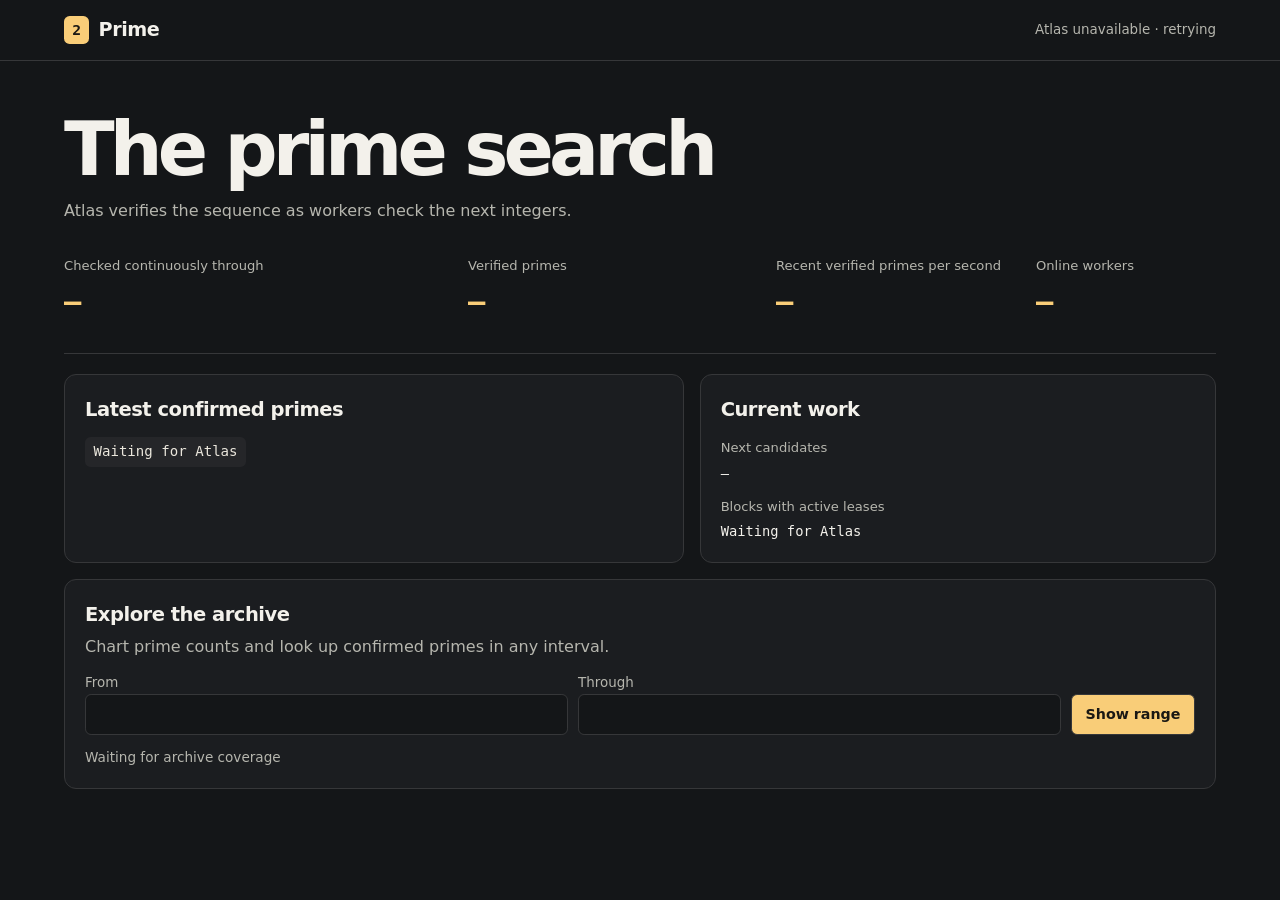
==== index.html @ 41a3641f "Publish the Prime dashboard assets" ====
<!doctype html>
<html lang="en">
<head>
  <meta charset="utf-8">
  <meta name="viewport" content="width=device-width, initial-scale=1">
  <meta name="color-scheme" content="dark">
  <title>Prime — Search progress</title>
  <link rel="stylesheet" href="style.css">
  <script src="app.js" defer></script>
</head>
<body>
  <header class="masthead">
    <a class="brand" href="./"><span aria-hidden="true">2</span> Prime</a>
    <p id="connection" role="status">Connecting to Atlas</p>
  </header>
  <main>
    <section class="overview" aria-labelledby="overview-title">
      <div class="intro">
        <h1 id="overview-title">The prime search</h1>
        <p>Atlas verifies the sequence as workers check the next integers.</p>
      </div>
      <dl class="metrics">
        <div>
          <dt>Checked continuously through</dt>
          <dd id="frontier">—</dd>
        </div>
        <div>
          <dt>Verified primes</dt>
          <dd id="prime-count">—</dd>
        </div>
        <div>
          <dt>Recent verified primes per second</dt>
          <dd id="rate">—</dd>
        </div>
        <div>
          <dt>Online workers</dt>
          <dd id="workers">—</dd>
        </div>
      </dl>
    </section>

    <div class="work-grid">
      <section class="panel" aria-labelledby="confirmed-title">
        <h2 id="confirmed-title">Latest confirmed primes</h2>
        <ul id="confirmed" class="number-list"><li>Waiting for Atlas</li></ul>
      </section>
      <section class="panel" aria-labelledby="work-title">
        <h2 id="work-title">Current work</h2>
        <p class="label">Next candidates</p>
        <p class="range" id="next-range">—</p>
        <p class="label">Blocks with active leases</p>
        <ul id="active-blocks" class="block-list"><li>Waiting for Atlas</li></ul>
      </section>
    </div>

    <section class="panel archive" aria-labelledby="archive-title">
      <div>
        <h2 id="archive-title">Explore the archive</h2>
        <p>Chart prime counts and look up confirmed primes in any interval.</p>
      </div>
      <form id="archive-form">
        <label>From <input id="range-lo" name="lo" type="text" inputmode="numeric" maxlength="20" required></label>
        <label>Through <input id="range-hi" name="hi" type="text" inputmode="numeric" maxlength="20" required></label>
        <button type="submit">Show range</button>
      </form>
      <p class="archive-status" id="archive-status" role="status">Waiting for archive coverage</p>
      <details id="bucket-details" hidden>
        <summary>Prime counts by interval</summary>
        <ol id="bucket-list"></ol>
      </details>
      <div id="chart" class="chart" aria-hidden="true" hidden></div>
      <button type="button" class="secondary" id="more-chart" hidden>Load more chart coverage</button>
      <div id="list-panel" hidden>
        <h3>Archived primes</h3>
        <p id="prime-list-status" role="status"></p>
        <ol id="prime-list" class="number-list"></ol>
        <button type="button" class="secondary" id="more-primes" hidden>Load more primes</button>
      </div>
    </section>
  </main>
</body>
</html>
---- style.css ----
:root {
  color-scheme: dark;
  font: 16px/1.55 system-ui, sans-serif;
  background: #141618;
  color: #f3f1eb;
  --subtle: #b6b6ae;
  --accent: #f9cd78;
  --line: #363739;
  --panel: #1b1d20;
  --mono: ui-monospace, SFMono-Regular, Consolas, monospace;
}
* { box-sizing: border-box; }
[hidden] { display: none !important; }
body { margin: 0; }
h1, h2, h3, p, dl, dd, ol, ul { margin: 0; }
h2 { font-size: 1.22rem; font-weight: 650; letter-spacing: -.025em; }
h3 { font-size: 1.04rem; margin-top: 1.45rem; }
p, dt, label, details { color: var(--subtle); }
.masthead {
  align-items: center;
  border-bottom: 1px solid var(--line);
  display: flex;
  gap: 1rem;
  justify-content: space-between;
  padding: .95rem max(1.25rem, calc((100vw - 72rem) / 2));
}
.brand {
  align-items: center;
  color: inherit;
  display: flex;
  font-size: 1.2rem;
  font-weight: 700;
  gap: .6rem;
  letter-spacing: -.025em;
  text-decoration: none;
}
.brand span {
  background: var(--accent);
  border-radius: .35rem;
  color: #1a1814;
  font: 700 .92rem/1 var(--mono);
  padding: .42rem .52rem;
}
#connection { font-size: .84rem; text-align: right; }
main { margin-inline: auto; max-width: 74.5rem; padding: 3.1rem 1.25rem; }
.overview { border-bottom: 1px solid var(--line); padding-bottom: 2rem; }
.intro { margin-bottom: 2rem; }
.intro h1 {
  font-size: clamp(2.25rem, 5.8vw, 4.9rem);
  font-weight: 690;
  letter-spacing: -.065em;
  line-height: 1.05;
  margin-bottom: .65rem;
}
.metrics { display: grid; gap: 1.25rem; grid-template-columns: 1.6fr 1.2fr 1fr .75fr; }
.metrics dt, .label { font-size: .82rem; }
.metrics dd {
  color: var(--accent);
  font: 600 clamp(1rem, 2.4vw, 1.8rem)/1.35 var(--mono);
  letter-spacing: -.045em;
  margin-top: .35rem;
  overflow-wrap: anywhere;
}
.work-grid { display: grid; gap: 1rem; grid-template-columns: 1.2fr 1fr; margin: 1.25rem 0 1rem; }
.panel { background: var(--panel); border: 1px solid var(--line); border-radius: .75rem; padding: 1.25rem; }
.label { margin-top: .85rem; }
.range, .block-list {
  color: #f3f1eb;
  font: .86rem/1.45 var(--mono);
  list-style: none;
  margin-top: .3rem;
  overflow-wrap: anywhere;
  padding: 0;
}
.block-list li + li { margin-top: .2rem; }
.number-list {
  display: flex;
  flex-wrap: wrap;
  gap: .45rem;
  list-style: none;
  margin-top: .75rem;
  padding: 0;
}
.number-list li {
  background: #252629;
  border-radius: .35rem;
  color: #eae6dc;
  font: .88rem/1.4 var(--mono);
  overflow-wrap: anywhere;
  padding: .34rem .53rem;
}
.archive { display: grid; gap: .8rem; }
.archive > div > p { margin-top: .3rem; }
form { align-items: end; display: flex; flex-wrap: wrap; gap: .65rem; }
label { flex: 1 1 12rem; font-size: .84rem; }
input, button { border: 1px solid var(--line); border-radius: .38rem; font: inherit; min-height: 2.55rem; }
input { background: #141618; color: inherit; display: block; font-family: var(--mono); padding: .37rem .6rem; width: 100%; }
button { background: var(--accent); color: #1a1814; cursor: pointer; font-size: .89rem; font-weight: 650; padding: .4rem .85rem; }
button:hover { filter: brightness(1.1); }
button:disabled { cursor: wait; opacity: .65; }
button.secondary { background: transparent; color: var(--accent); justify-self: start; margin-top: .25rem; }
:focus-visible { outline: 2px solid var(--accent); outline-offset: 3px; }
.archive-status, #prime-list-status { font-size: .85rem; }
.chart {
  align-items: end;
  border-bottom: 1px solid #84827b;
  display: grid;
  gap: .2rem;
  grid-auto-columns: minmax(0, 1fr);
  grid-auto-flow: column;
  height: 10rem;
  padding-inline: .15rem;
}
.chart div { background: var(--accent); border-radius: .15rem .15rem 0 0; min-height: 1px; }
.chart div[data-covered="0"] { background: #77746d; }
details summary { cursor: pointer; font-size: .85rem; }
details ol { columns: 2; font-size: .82rem; margin-top: .4rem; padding-left: 1.5rem; }
details li { break-inside: avoid; overflow-wrap: anywhere; }
@media (max-width: 760px) {
  main { padding-top: 2rem; }
  .metrics { grid-template-columns: 1fr 1fr; }
  .work-grid { grid-template-columns: 1fr; }
}
@media (max-width: 470px) {
  details ol { columns: auto; }
}
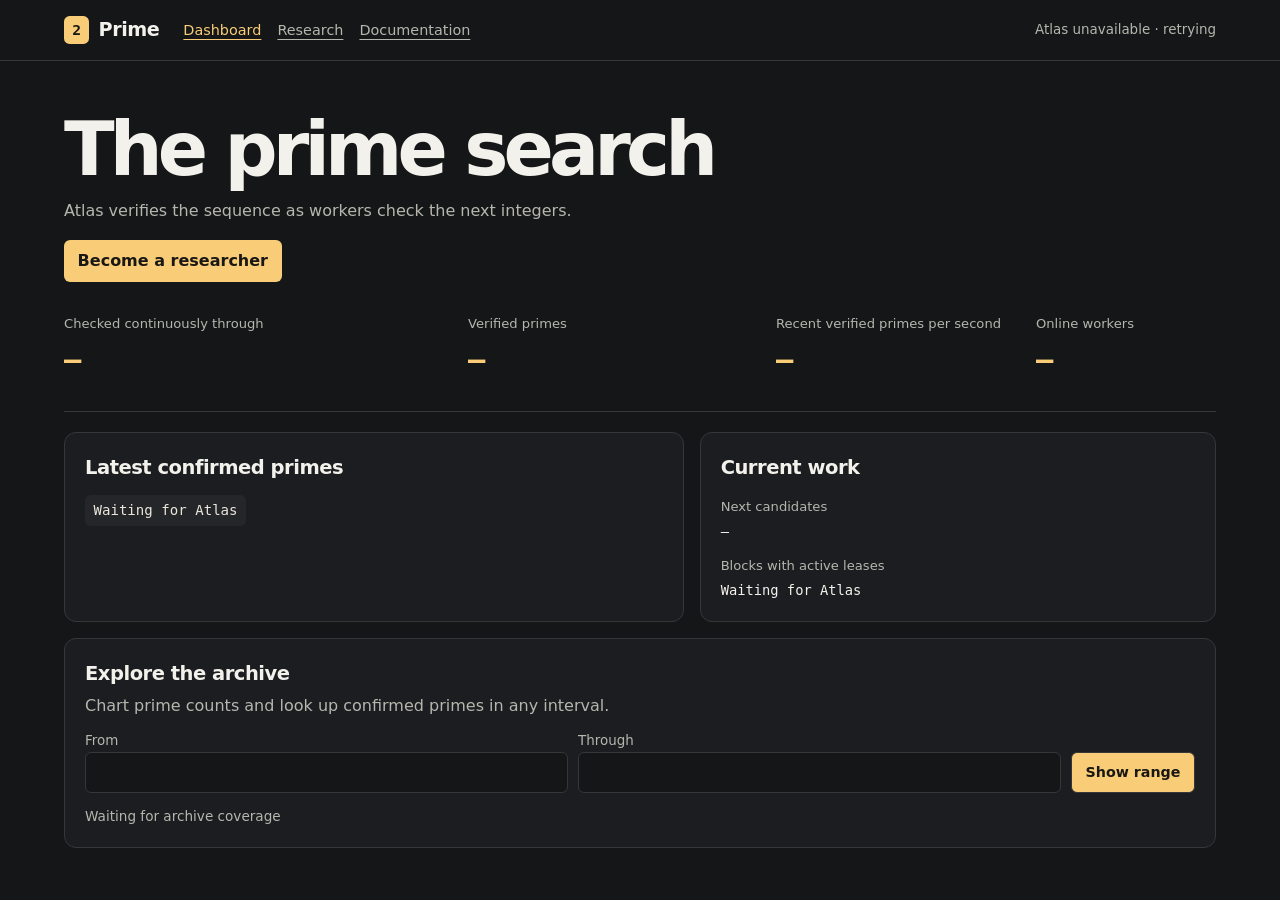
==== commit 1b4c48df: "Publish Prime researcher and archive guides" ====
--- a/index.html
+++ b/index.html
@@ -11,6 +11,11 @@
 <body>
   <header class="masthead">
     <a class="brand" href="./"><span aria-hidden="true">2</span> Prime</a>
+    <nav class="site-nav" aria-label="Main navigation">
+      <a href="./" aria-current="page">Dashboard</a>
+      <a href="research.html">Research</a>
+      <a href="docs.html">Documentation</a>
+    </nav>
     <p id="connection" role="status">Connecting to Atlas</p>
   </header>
   <main>
@@ -18,6 +23,7 @@
       <div class="intro">
         <h1 id="overview-title">The prime search</h1>
         <p>Atlas verifies the sequence as workers check the next integers.</p>
+        <a class="cta" href="research.html">Become a researcher</a>
       </div>
       <dl class="metrics">
         <div>
--- a/style.css
+++ b/style.css
@@ -20,8 +20,8 @@
   align-items: center;
   border-bottom: 1px solid var(--line);
   display: flex;
-  gap: 1rem;
-  justify-content: space-between;
+  flex-wrap: wrap;
+  gap: .65rem 1.5rem;
   padding: .95rem max(1.25rem, calc((100vw - 72rem) / 2));
 }
 .brand {
@@ -41,7 +41,10 @@
   font: 700 .92rem/1 var(--mono);
   padding: .42rem .52rem;
 }
-#connection { font-size: .84rem; text-align: right; }
+.site-nav { display: flex; flex-wrap: wrap; gap: .35rem 1rem; }
+.site-nav a { color: var(--subtle); font-size: .9rem; text-underline-offset: .3em; }
+.site-nav a:hover, .site-nav a[aria-current] { color: var(--accent); }
+#connection { font-size: .84rem; margin-inline-start: auto; }
 main { margin-inline: auto; max-width: 74.5rem; padding: 3.1rem 1.25rem; }
 .overview { border-bottom: 1px solid var(--line); padding-bottom: 2rem; }
 .intro { margin-bottom: 2rem; }
@@ -51,6 +54,33 @@
   letter-spacing: -.065em;
   line-height: 1.05;
   margin-bottom: .65rem;
+}
+.cta {
+  background: var(--accent);
+  border-radius: .38rem;
+  color: #1a1814;
+  display: inline-block;
+  font-weight: 650;
+  margin-top: 1rem;
+  padding: .55rem .85rem;
+  text-decoration: none;
+}
+.cta:hover { filter: brightness(1.1); }
+.guide { max-width: 52rem; }
+.guide section { border-top: 1px solid var(--line); padding: 1.5rem 0; }
+.guide p + p, .guide p + ul, .guide p + ol, .guide h2 + p, .guide h2 + ol, .guide h3 + p { margin-top: .65rem; }
+.guide li + li { margin-top: .4rem; }
+.guide ol, .guide ul { color: var(--subtle); padding-inline-start: 1.45rem; }
+.guide strong { color: #f3f1eb; }
+.guide a { color: var(--accent); text-underline-offset: .2em; }
+.guide code { font: .88em/1.55 var(--mono); }
+.guide pre {
+  background: var(--panel);
+  border: 1px solid var(--line);
+  border-radius: .5rem;
+  overflow-wrap: anywhere;
+  padding: .75rem 1rem;
+  white-space: pre-wrap;
 }
 .metrics { display: grid; gap: 1.25rem; grid-template-columns: 1.6fr 1.2fr 1fr .75fr; }
 .metrics dt, .label { font-size: .82rem; }
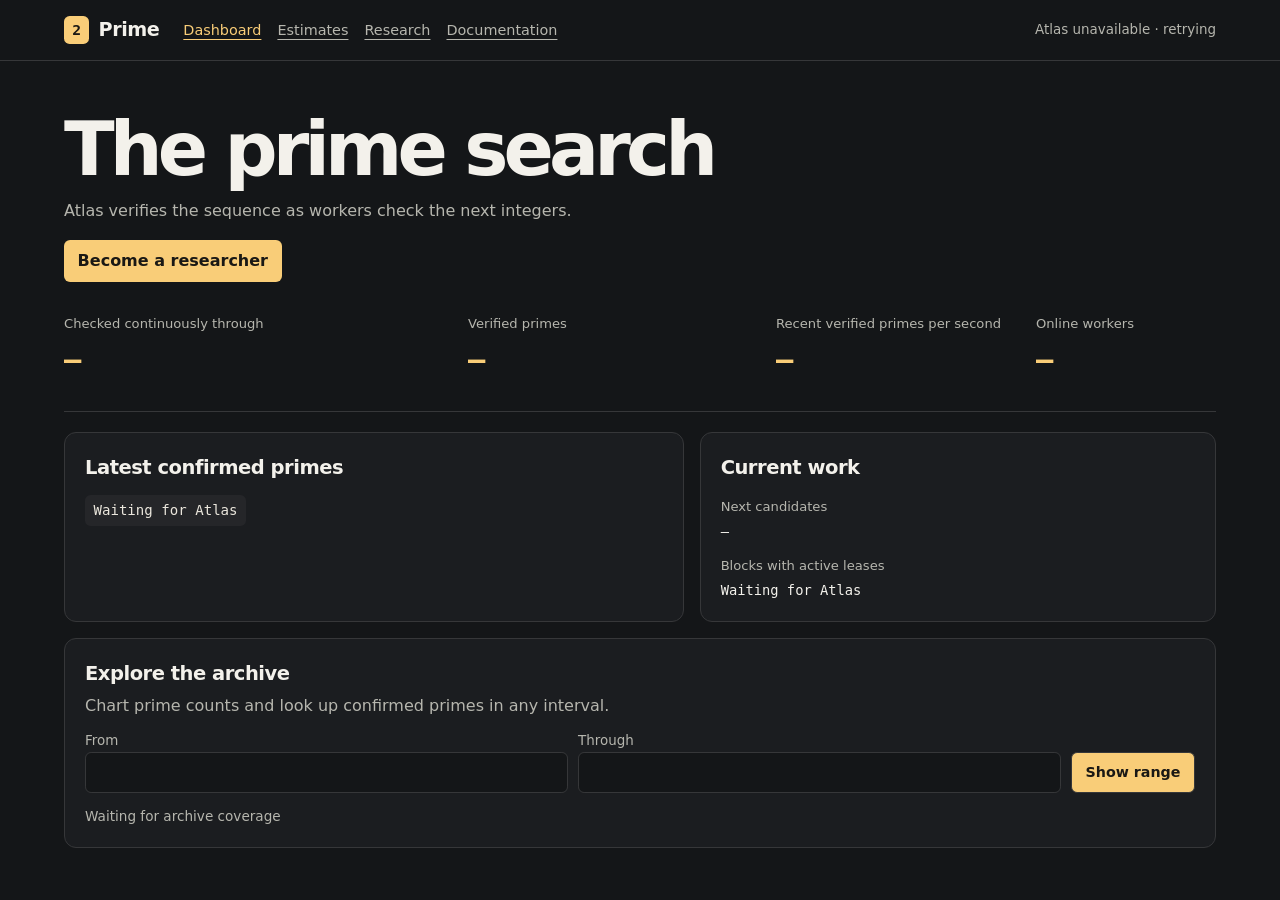
==== commit d1e76904: "Publish Prime estimates, verified observations and frozen forecast" ====
--- a/index.html
+++ b/index.html
@@ -5,14 +5,15 @@
   <meta name="viewport" content="width=device-width, initial-scale=1">
   <meta name="color-scheme" content="dark">
   <title>Prime — Search progress</title>
-  <link rel="stylesheet" href="style.css">
-  <script src="app.js" defer></script>
+  <link rel="stylesheet" href="style.css?v=research-1">
+  <script src="app.js?v=research-1" defer></script>
 </head>
 <body>
   <header class="masthead">
     <a class="brand" href="./"><span aria-hidden="true">2</span> Prime</a>
     <nav class="site-nav" aria-label="Main navigation">
       <a href="./" aria-current="page">Dashboard</a>
+      <a href="estimates.html">Estimates</a>
       <a href="research.html">Research</a>
       <a href="docs.html">Documentation</a>
     </nav>
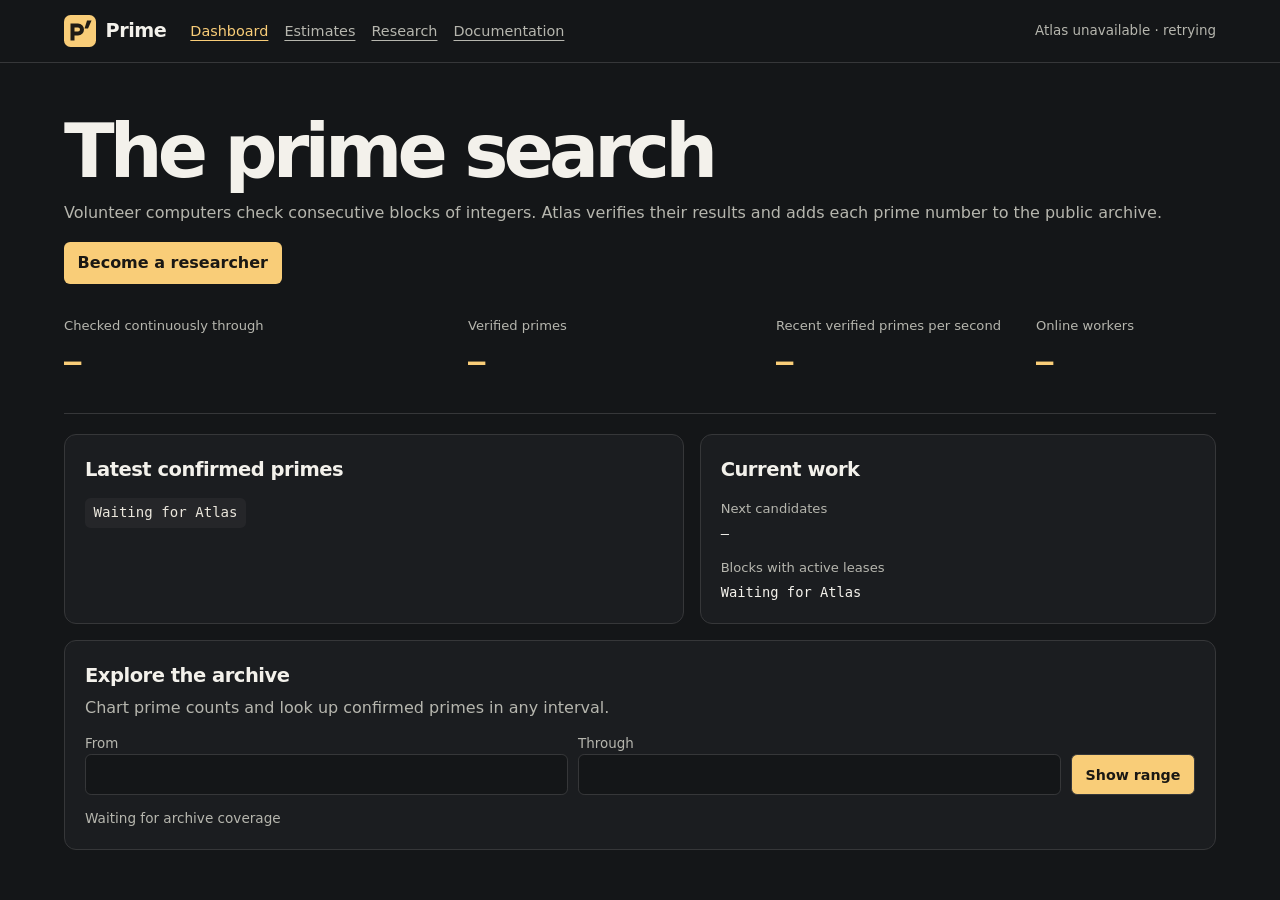
==== commit 78163713: "Publish Prime branding and search discovery" ====
--- a/index.html
+++ b/index.html
@@ -4,13 +4,38 @@
   <meta charset="utf-8">
   <meta name="viewport" content="width=device-width, initial-scale=1">
   <meta name="color-scheme" content="dark">
-  <title>Prime — Search progress</title>
+  <link rel="icon" href="favicon-96.png" type="image/png" sizes="96x96">
+  <link rel="icon" href="favicon.svg" type="image/svg+xml" sizes="any">
+  <link rel="apple-touch-icon" href="apple-touch-icon.png" sizes="180x180">
+  <title>Prime | Live prime number search and archive</title>
+  <meta name="description" content="Look up verified prime numbers in any checked interval, follow the latest results, and see how volunteer computers extend the archive.">
+  <link rel="canonical" href="https://prime.notallow.cc/">
+  <meta name="robots" content="max-image-preview:large">
+  <meta property="og:type" content="website">
+  <meta property="og:site_name" content="Prime">
+  <meta property="og:title" content="Prime | Live prime number search and archive">
+  <meta property="og:description" content="Look up verified prime numbers in any checked interval, follow the latest results, and see how volunteer computers extend the archive.">
+  <meta property="og:url" content="https://prime.notallow.cc/">
+  <meta property="og:image" content="https://prime.notallow.cc/social-card.png">
+  <meta property="og:image:type" content="image/png">
+  <meta property="og:image:width" content="1200">
+  <meta property="og:image:height" content="630">
+  <meta property="og:image:alt" content="The prime number archive, with the primes highlighted in a grid from 1 to 100.">
+  <meta name="twitter:card" content="summary_large_image">
+  <script type="application/ld+json">
+    {
+      "@context": "https://schema.org",
+      "@type": "WebSite",
+      "name": "Prime",
+      "url": "https://prime.notallow.cc/"
+    }
+  </script>
   <link rel="stylesheet" href="style.css?v=research-1">
   <script src="app.js?v=research-1" defer></script>
 </head>
 <body>
   <header class="masthead">
-    <a class="brand" href="./"><span aria-hidden="true">2</span> Prime</a>
+    <a class="brand" href="./"><img src="favicon.svg" width="32" height="32" alt=""> Prime</a>
     <nav class="site-nav" aria-label="Main navigation">
       <a href="./" aria-current="page">Dashboard</a>
       <a href="estimates.html">Estimates</a>
@@ -23,7 +48,7 @@
     <section class="overview" aria-labelledby="overview-title">
       <div class="intro">
         <h1 id="overview-title">The prime search</h1>
-        <p>Atlas verifies the sequence as workers check the next integers.</p>
+        <p>Volunteer computers check consecutive blocks of integers. Atlas verifies their results and adds each prime number to the public archive.</p>
         <a class="cta" href="research.html">Become a researcher</a>
       </div>
       <dl class="metrics">
--- a/style.css
+++ b/style.css
@@ -33,13 +33,6 @@
   gap: .6rem;
   letter-spacing: -.025em;
   text-decoration: none;
-}
-.brand span {
-  background: var(--accent);
-  border-radius: .35rem;
-  color: #1a1814;
-  font: 700 .92rem/1 var(--mono);
-  padding: .42rem .52rem;
 }
 .site-nav { display: flex; flex-wrap: wrap; gap: .35rem 1rem; }
 .site-nav a { color: var(--subtle); font-size: .9rem; text-underline-offset: .3em; }
